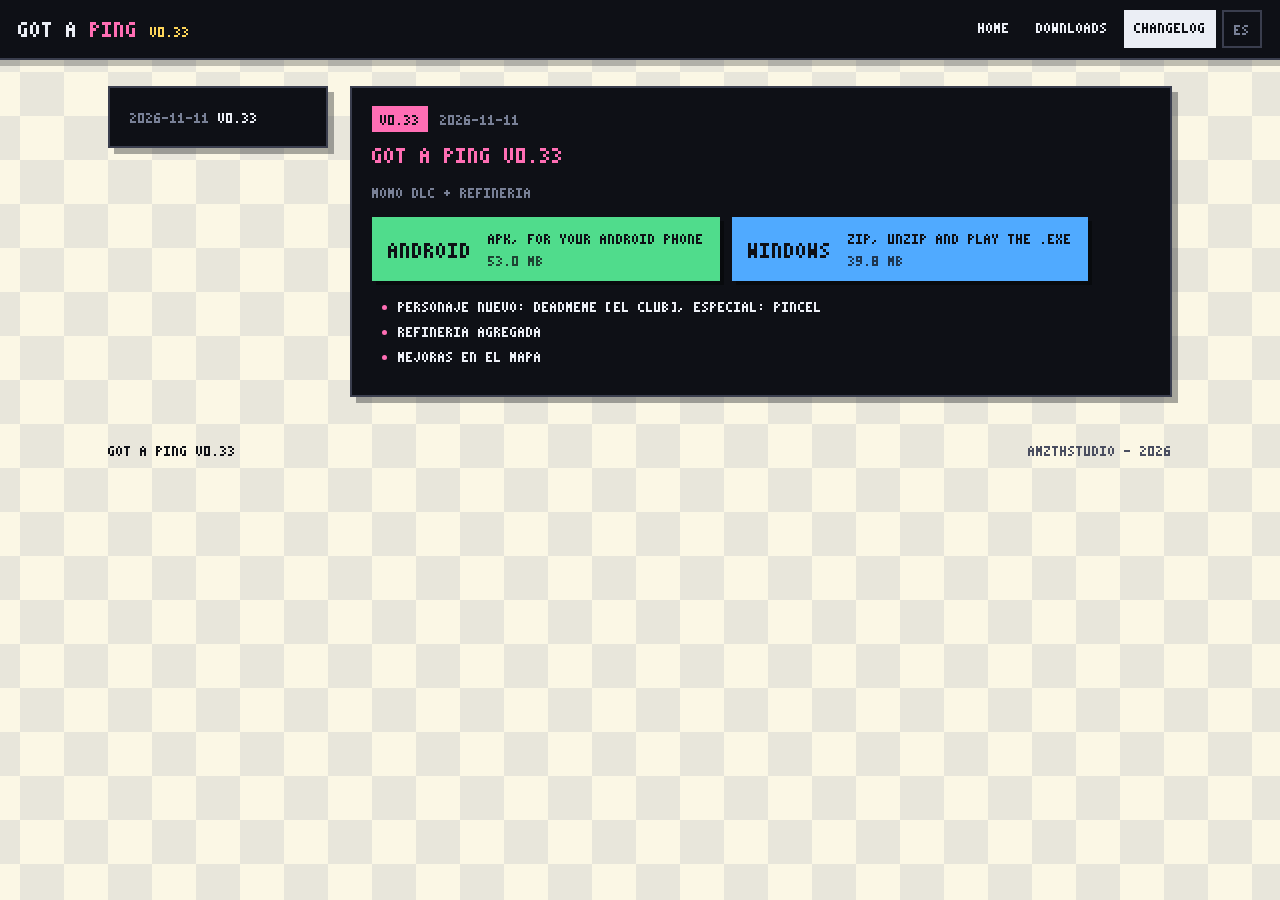
==== changelog.html @ cd6059e1 "SITE" ====
<!doctype html>
<html lang="es" data-lang="es">
<head>
<meta charset="utf-8">
<meta name="viewport" content="width=device-width, initial-scale=1">
<title>Got a Ping - novedades</title>
<meta name="description" content="roguelike con @everyone.">
<meta property="og:title" content="Got a Ping - novedades">
<meta property="og:description" content="roguelike con @everyone.">
<link rel="icon" href="data:image/svg+xml,%3Csvg xmlns='http://www.w3.org/2000/svg' viewBox='0 0 4 4' shape-rendering='crispEdges'%3E%3Crect width='4' height='4' fill='%230e1016'/%3E%3Crect x='0' y='0' width='2' height='2' fill='%23ffd500'/%3E%3Crect x='2' y='2' width='2' height='2' fill='%23e12d2d'/%3E%3Crect x='2' y='0' width='2' height='2' fill='%2328d2e1'/%3E%3Crect x='0' y='2' width='2' height='2' fill='%23009e60'/%3E%3C/svg%3E">
<link rel="preload" href="assets/gotaping.ttf" as="font" type="font/ttf" crossorigin>
<link rel="stylesheet" href="assets/site.css">
<script>try { var l = localStorage.getItem('gap_lang') || ((navigator.language || 'es').slice(0, 2) === 'es' ? 'es' : 'en'); document.documentElement.dataset.lang = l; document.documentElement.lang = l; } catch (e) {}</script>
</head>
<body data-page="changelog" data-title-es="Got a Ping - novedades" data-title-en="Got a Ping - changelog">
<canvas id="bg" aria-hidden="true"></canvas>

<header class="hud">
  <a class="brand" href="index.html"><span class="brand-t">got a <b>ping</b></span><span class="brand-v gold">v0.33</span></a>
  <nav class="nav"><a class="nav-b" href="index.html"><span lang="es">inicio</span><span lang="en">home</span></a><a class="nav-b" href="downloads.html"><span lang="es">descargas</span><span lang="en">downloads</span></a><a class="nav-b on" href="changelog.html"><span lang="es">novedades</span><span lang="en">changelog</span></a><button class="nav-b lang" id="lang" type="button" aria-label="idioma / language"><span lang="es">en</span><span lang="en">es</span></button></nav>
</header>

<main class="main">
<div class="log"><nav class="panel side"><a href="#v0.33"><span class="dim">2026-11-11</span> v0.33</a></nav><div class="entries"><article class="panel entry release" id="v0.33">
  <header><span class="chip">v0.33</span><span class="when">2026-11-11</span></header>
  <h2>Got a Ping v0.33</h2><p class="dim">MOMO DLC + REFINERIA</p>
  <div class="dls"><a class="dl android" href="https://github.com/samasing-yyp/got-a-ping/releases/download/0.33/GotAPing_v0.33.apk" download><span class="dl-k">Android</span><span class="dl-s"><span lang="es">apk, PARA ANDROID</span><span lang="en">apk, FOR YOUR ANDROID PHONE</span></span><span class="dl-m">53.0 MB</span></a><a class="dl windows" href="https://github.com/samasing-yyp/got-a-ping/releases/download/0.33/GotAPing_v0.33_windows.zip" download><span class="dl-k">Windows</span><span class="dl-s"><span lang="es">zip, descomprimELO Y USA EL .EXE</span><span lang="en">zip, unzip and play THE .EXE</span></span><span class="dl-m">39.8 MB</span></a></div>
  <div class="md"><ul><li>Personaje nuevo: DEADMEME [EL CLUB], ESPECIAL: PINCEL</li><li>REFINERIA AGREGADA</li><li>MEJORAS EN EL MAPA</li></ul></div>
</article></div></div>
</main>

<footer class="foot">
  <span>got a ping v0.33</span>
  <span class="dim">amzthstudio - 2026</span>
</footer>

<script src="assets/game.js"></script>
<script src="assets/bg.js"></script>
<script src="assets/cube.js"></script>
<script src="assets/site.js"></script>
</body>
</html>
---- assets/site.css ----
/* got a ping, the site in the game's look: the handheld's lcd panels, the 3x5 pixel font, the class colors,
   the pastel backdrop behind everything. one game pixel is 2 css px (the font is 16px, 8 per game pixel) */
@font-face { font-family: "GotAPing"; src: url("gotaping.ttf") format("truetype"); font-display: block; }

:root {
  --lcd: #0e1016;          /* LCD_BG */
  --ink: #ebeef5;          /* LCD_INK */
  --dim: #788096;          /* LCD_DIM */
  --gold: #ffd65a;         /* LCD_GOLD */
  --line: #3a3e4e;         /* the hud card's edge */
  --floor: #1d1d26;        /* COL_FLOOR */
  --wall: #3a3a4a;         /* COL_WALL */
  --acc: #ff6eb4;          /* follows the character on the landing */
  --ds: #c8b4e6;           /* the handheld body, a pastel of --acc */
  --p: 2px;                /* one game pixel */
  --pix: "GotAPing", ui-monospace, Consolas, monospace;
}

* { box-sizing: border-box; }
html { color-scheme: dark; scroll-behavior: smooth; }
html[data-lang="es"] [lang="en"], html[data-lang="en"] [lang="es"] { display: none !important; }
body {
  margin: 0; min-height: 100vh;
  font: 16px/22px var(--pix);
  color: var(--ink);
  background: #f7f2e6;
  -webkit-font-smoothing: none; font-smooth: never;
  text-transform: lowercase;
  overflow-x: hidden;
}
#bg { position: fixed; inset: 0; width: 100vw; height: 100vh; z-index: -1; image-rendering: pixelated; }
canvas, img { image-rendering: pixelated; image-rendering: crisp-edges; }
a { color: var(--gold); text-decoration: none; }
a:hover { color: #fff; }
b, strong { color: #fff; font-weight: normal; }
h1, h2, h3, h4 { font-weight: normal; margin: 0 0 12px; line-height: 1.2; }
h2 { font-size: 24px; color: var(--acc); }
h3 { font-size: 16px; color: var(--gold); margin-top: 14px; }
h4 { font-size: 16px; color: var(--ink); }
p { margin: 0 0 10px; }
.dim { color: var(--dim); }
.gold { color: var(--gold); }
code { color: var(--gold); font-family: var(--pix); }
hr { border: 0; border-top: var(--p) solid var(--line); margin: 16px 0; }

/* a panel, like the hud card: the lcd color, a 1 game px edge, a hard shadow */
.panel {
  background: var(--lcd); border: var(--p) solid var(--line);
  box-shadow: 6px 6px 0 rgba(14, 16, 22, 0.35);
  padding: 18px 20px; margin: 0 0 22px; min-width: 0;
}

/* header, the hud card across the top */
.hud {
  position: sticky; top: 0; z-index: 5;
  display: flex; align-items: center; justify-content: space-between; gap: 12px; flex-wrap: wrap;
  padding: 10px 18px; background: var(--lcd); border-bottom: var(--p) solid var(--line);
  box-shadow: 0 6px 0 rgba(14, 16, 22, 0.25);
}
.brand { display: flex; align-items: baseline; gap: 12px; color: var(--ink); font-size: 24px; }
.brand b { color: var(--acc); }
.brand-v { font-size: 16px; }
.nav { display: flex; gap: 6px; flex-wrap: wrap; }
/* a menu row of the pause list: dim, and white with dark text when it is the one */
.nav-b {
  font: inherit; text-transform: inherit; cursor: pointer; border: 0;
  padding: 6px 10px; background: transparent; color: var(--ink);
}
.nav-b:hover { background: var(--line); color: #fff; }
.nav-b.on { background: var(--ink); color: var(--lcd); }
.lang { color: var(--dim); border: var(--p) solid var(--line); }

.main { max-width: 1100px; margin: 0 auto; padding: 26px 18px 10px; }
.foot { display: flex; justify-content: space-between; flex-wrap: wrap; gap: 8px; max-width: 1100px; margin: 0 auto; padding: 10px 18px 26px; color: var(--lcd); }
.foot .dim { color: #4a4e60; }

/* ---------- landing */
.hero { display: grid; grid-template-columns: minmax(0, 420px) minmax(0, 1fr); gap: 28px; align-items: center; margin-bottom: 26px; }
/* the handheld: a pastel body, two lcd screens, the hinge between */
.ds { background: var(--ds); padding: 14px; border-radius: 18px; box-shadow: 6px 6px 0 rgba(14, 16, 22, 0.35), inset 0 -6px 0 rgba(0, 0, 0, 0.12); }
.ds-top, .ds-bot { background: #1a1c24; padding: 10px; border-radius: 10px; }
.ds-hinge { height: 14px; margin: 6px 10px; background: rgba(0, 0, 0, 0.12); border-radius: 4px; }
.lcd { background: var(--lcd); padding: 16px; min-height: 150px; }
.logo { font-size: 48px; line-height: 50px; margin: 6px 0 14px; color: var(--ink); }
.logo b { color: var(--acc); }
.tag { margin-bottom: 4px; }
.menu { display: flex; flex-direction: column; gap: 4px; }
.menu-row { display: block; padding: 6px 10px; color: var(--ink); }
.menu-row:hover, .menu-row.sel { background: var(--ink); color: var(--lcd); }
.menu-row.sel b, .menu-row:hover b { color: var(--lcd); }
.stage { position: relative; display: flex; flex-direction: column; align-items: center; }
#cube { width: min(100%, 460px); aspect-ratio: 1; touch-action: none; cursor: grab; }
#cube:active { cursor: grabbing; }
.shadow { width: 46%; height: 18px; margin-top: -26px; background: rgba(14, 16, 22, 0.22); border-radius: 50%; }
.hint { margin-top: 10px; color: #6a6e80; }

/* the character carousel, the handheld's select screen */
.carousel { display: grid; grid-template-columns: 44px minmax(0, 1fr) 44px; gap: 12px; align-items: center; }
.car-arrow { font: 24px var(--pix); background: var(--line); color: var(--ink); border: 0; height: 44px; cursor: pointer; }
.car-arrow:hover { background: var(--ink); color: var(--lcd); }
.car-card { display: grid; grid-template-columns: 128px minmax(0, 1fr); gap: 18px; align-items: start; }
.car-face { width: 128px; height: 128px; background: var(--floor); border: var(--p) solid var(--acc); }
.car-name { font-size: 24px; color: var(--acc); margin-bottom: 6px; }
.car-desc { white-space: pre-line; color: var(--dim); margin: 8px 0; }
.traits { display: grid; grid-template-columns: auto minmax(0, 1fr); gap: 4px 10px; align-items: center; max-width: 340px; }
.bar { display: flex; gap: 3px; }
.bar i { width: 12px; height: 8px; background: var(--line); }
.bar i.on { background: var(--acc); }
.bar i.over { background: #fff; }
.faces { display: flex; gap: 4px; margin-top: 8px; }
.faces i { width: 16px; height: 16px; box-shadow: inset 0 -3px 0 rgba(0, 0, 0, 0.25); }
.dots { display: flex; flex-wrap: wrap; gap: 4px; justify-content: center; margin-top: 14px; }
.dots button { width: 10px; height: 10px; padding: 0; border: 0; background: var(--line); cursor: pointer; }
.dots button.on { background: var(--acc); }

.classes { list-style: none; margin: 10px 0 0; padding: 0; display: grid; grid-template-columns: repeat(auto-fill, minmax(150px, 1fr)); gap: 10px 16px; }
.cls { display: grid; grid-template-columns: 18px 1fr; gap: 0 8px; align-items: center; }
.cls .sq { width: 18px; height: 18px; background: var(--c); grid-row: span 2; box-shadow: inset 0 -4px 0 rgba(0, 0, 0, 0.25); }
.cls-n { color: var(--c); }

.cards { display: grid; grid-template-columns: repeat(auto-fill, minmax(240px, 1fr)); gap: 12px; }
.card { display: flex; flex-direction: column; gap: 4px; padding: 12px; border: var(--p) solid var(--line); color: var(--ink); }
.card:hover { border-color: var(--acc); color: #fff; }
.card-t { color: var(--ink); }
.chip { display: inline-block; padding: 2px 8px; background: var(--acc); color: var(--lcd); align-self: flex-start; margin-right: 8px; }
.chip.post { background: var(--gold); }
.chip.big { font-size: 24px; padding: 6px 12px; }
.when { color: var(--dim); }

/* ---------- downloads */
.dls { display: flex; flex-wrap: wrap; gap: 12px; margin: 14px 0; }
.dl { display: grid; grid-template-columns: auto auto; gap: 0 16px; padding: 10px 16px; color: var(--lcd); background: var(--ink); box-shadow: 4px 4px 0 rgba(0, 0, 0, 0.4); }
.dl:hover { transform: translate(-2px, -2px); box-shadow: 6px 6px 0 rgba(0, 0, 0, 0.4); color: var(--lcd); }
.dl.android { background: #50dc8c; }
.dl.windows { background: #50aaff; }
.dl.off { background: var(--line); color: var(--dim); box-shadow: none; transform: none; }
.dl-k { font-size: 24px; grid-row: span 2; align-self: center; }
.dl-m { opacity: 0.75; }
.dl.big { padding: 16px 22px; }
.dl.big .dl-k { font-size: 32px; }
.two { display: grid; grid-template-columns: 1fr 1fr; gap: 24px; }
ol, ul { margin: 0 0 10px; padding-left: 26px; }
li { margin: 3px 0; }
.row-dl .dls { margin: 0; }
.row-dl .dl { padding: 4px 10px; }
.row-dl .dl-k { font-size: 16px; }

/* ---------- changelog */
.log { display: grid; grid-template-columns: 220px minmax(0, 1fr); gap: 22px; align-items: start; }
.side { position: sticky; top: 80px; display: flex; flex-direction: column; gap: 6px; max-height: calc(100vh - 100px); overflow: auto; }
.side a { color: var(--ink); }
.side a:hover { color: var(--gold); }
.entry header { display: flex; align-items: center; gap: 4px; margin-bottom: 8px; }
.entry { scroll-margin-top: 80px; }
.md h2 { font-size: 24px; color: var(--ink); margin-top: 20px; border-bottom: var(--p) solid var(--line); padding-bottom: 6px; }
.md h3 { color: var(--acc); }
.md ul ul, .md ol ul { margin-top: 4px; }
.md li::marker { color: var(--acc); }
.md blockquote { margin: 10px 0; padding: 8px 14px; border-left: 4px solid var(--acc); background: var(--floor); }
.md pre { background: var(--floor); padding: 10px; overflow: auto; }
.tbl { overflow-x: auto; margin: 10px 0; }
table { border-collapse: collapse; min-width: 100%; }
th, td { text-align: left; padding: 6px 10px; border-bottom: var(--p) solid var(--line); vertical-align: top; }
th { color: var(--gold); font-weight: normal; }

/* ---------- smaller screens: everything stacks, the handheld goes under the cube like in touch play */
@media (max-width: 900px) {
  .hero { grid-template-columns: 1fr; }
  .stage { order: -1; }
  .ds { max-width: 460px; width: 100%; margin: 0 auto; }
  .log { grid-template-columns: 1fr; }
  .side { position: static; max-height: 220px; }
}
@media (max-width: 600px) {
  body { font-size: 16px; line-height: 22px; }
  .hud { padding: 8px 12px; }
  .brand { font-size: 16px; }
  .main { padding: 18px 10px 8px; }
  .panel { padding: 14px 12px; }
  .logo { font-size: 32px; line-height: 36px; }
  .car-card { grid-template-columns: 1fr; justify-items: center; text-align: center; }
  .traits { margin: 0 auto; }
  .faces { justify-content: center; }
  .carousel { grid-template-columns: 32px minmax(0, 1fr) 32px; gap: 6px; }
  .two { grid-template-columns: 1fr; }
  .dl { width: 100%; }
}
@media (prefers-reduced-motion: reduce) { html { scroll-behavior: auto; } }
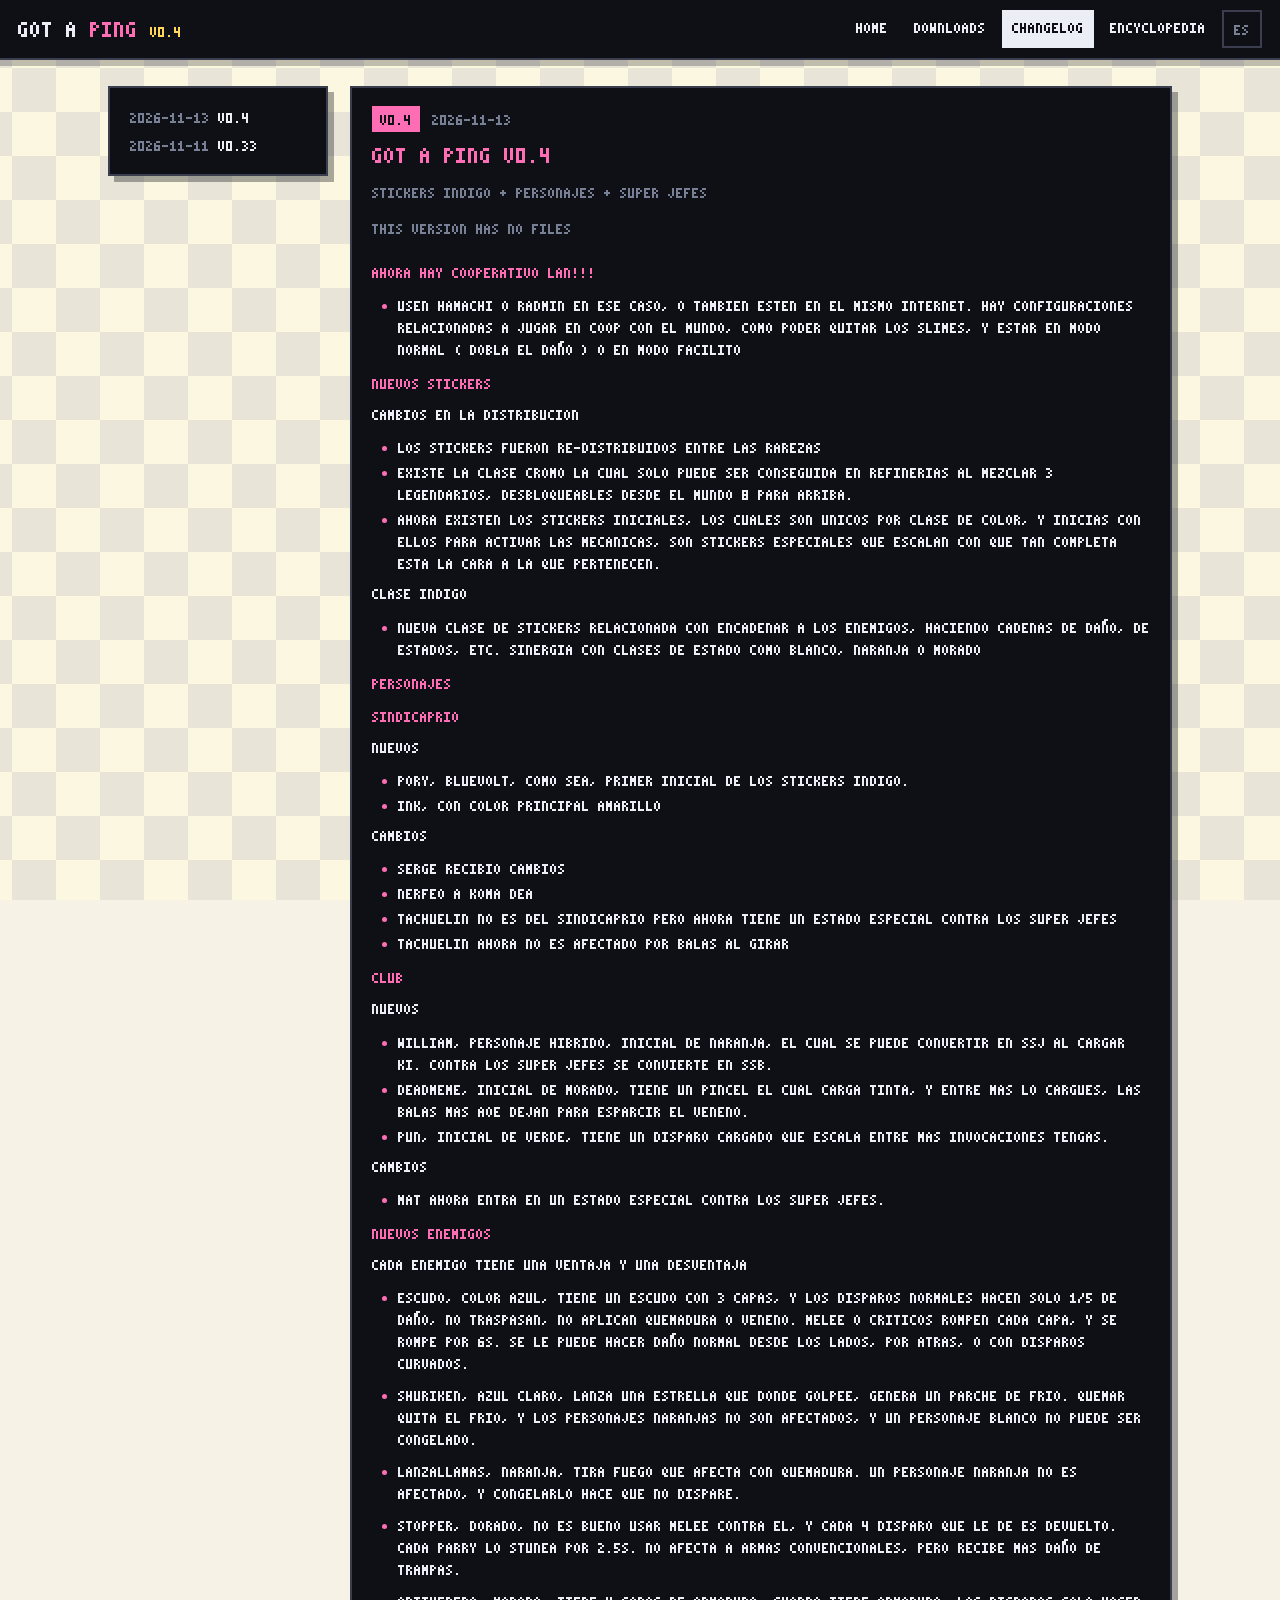
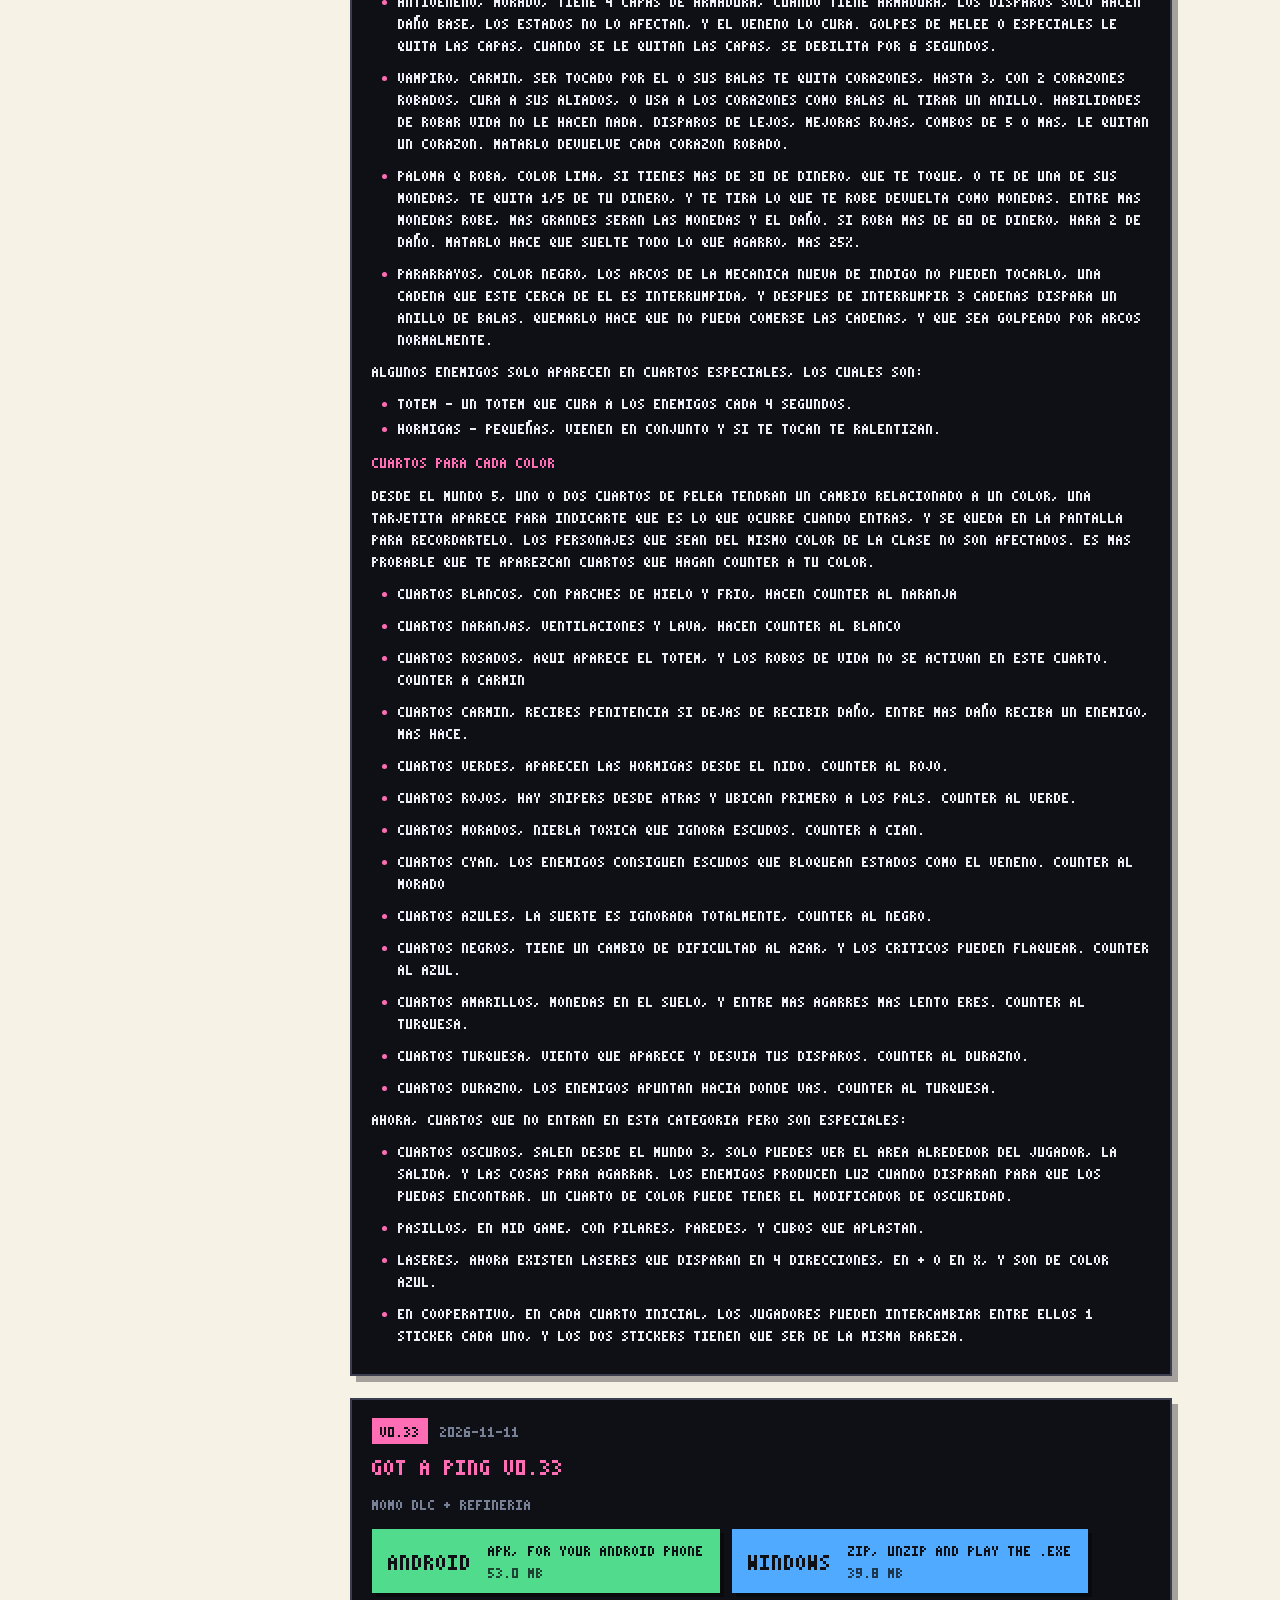
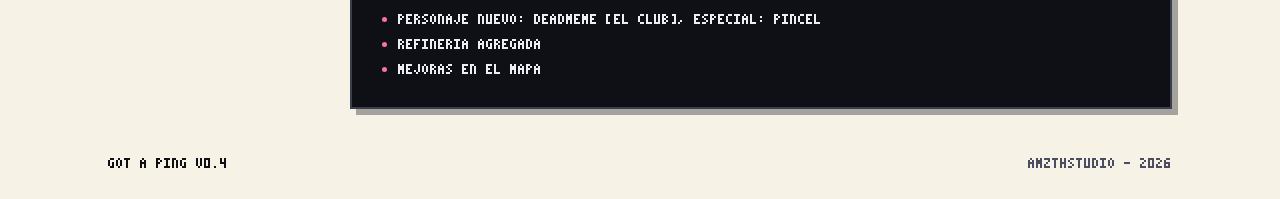
==== commit f0245cf5: "version 0.4 page changelog" ====
--- a/changelog.html
+++ b/changelog.html
@@ -16,12 +16,66 @@
 <canvas id="bg" aria-hidden="true"></canvas>
 
 <header class="hud">
-  <a class="brand" href="index.html"><span class="brand-t">got a <b>ping</b></span><span class="brand-v gold">v0.33</span></a>
-  <nav class="nav"><a class="nav-b" href="index.html"><span lang="es">inicio</span><span lang="en">home</span></a><a class="nav-b" href="downloads.html"><span lang="es">descargas</span><span lang="en">downloads</span></a><a class="nav-b on" href="changelog.html"><span lang="es">novedades</span><span lang="en">changelog</span></a><button class="nav-b lang" id="lang" type="button" aria-label="idioma / language"><span lang="es">en</span><span lang="en">es</span></button></nav>
+  <a class="brand" href="index.html"><span class="brand-t">got a <b>ping</b></span><span class="brand-v gold">v0.4</span></a>
+  <nav class="nav"><a class="nav-b" href="index.html"><span lang="es">inicio</span><span lang="en">home</span></a><a class="nav-b" href="downloads.html"><span lang="es">descargas</span><span lang="en">downloads</span></a><a class="nav-b on" href="changelog.html"><span lang="es">novedades</span><span lang="en">changelog</span></a><a class="nav-b" href="wiki.html"><span lang="es">enciclopedia</span><span lang="en">encyclopedia</span></a><button class="nav-b lang" id="lang" type="button" aria-label="idioma / language"><span lang="es">en</span><span lang="en">es</span></button></nav>
 </header>
 
 <main class="main">
-<div class="log"><nav class="panel side"><a href="#v0.33"><span class="dim">2026-11-11</span> v0.33</a></nav><div class="entries"><article class="panel entry release" id="v0.33">
+<div class="log"><nav class="panel side"><a href="#v0.4"><span class="dim">2026-11-13</span> v0.4</a><a href="#v0.33"><span class="dim">2026-11-11</span> v0.33</a></nav><div class="entries"><article class="panel entry release" id="v0.4">
+  <header><span class="chip">v0.4</span><span class="when">2026-11-13</span></header>
+  <h2>Got a Ping v0.4</h2><p class="dim">STICKERS INDIGO + PERSONAJES + SUPER JEFES</p>
+  <div class="dls"><p class="dim"><span lang="es">esta versión no tiene archivos</span><span lang="en">this version has no files</span></p></div>
+  <div class="md"><h3 id="ahora-hay-cooperativo-lan">AHORA HAY COOPERATIVO LAN!!!</h3>
+<ul><li>usen hamachi o radmin en ese caso, o tambien esten en el mismo internet. hay configuraciones relacionadas a jugar en COOP con el mundo, como poder quitar los slimes, y estar en modo normal ( dobla el daño ) o en modo facilito</li></ul>
+<h3 id="nuevos-stickers">NUEVOS STICKERS</h3>
+<h4 id="cambios-en-la-distribucion">CAMBIOS EN LA DISTRIBUCION</h4>
+<ul><li>los stickers fueron re-distribuidos entre las rarezas</li><li>existe la clase CROMO la cual solo puede ser conseguida en refinerias al mezclar 3 legendarios, desbloqueables desde el mundo 8 para arriba.</li><li>Ahora existen los stickers iniciales, los cuales son unicos por clase de color, y inicias con ellos para activar las mecanicas, son stickers especiales que escalan con que tan completa esta la cara a la que pertenecen.</li></ul>
+<h4 id="clase-indigo">CLASE INDIGO</h4>
+<ul><li>Nueva clase de stickers relacionada con encadenar a los enemigos, haciendo cadenas de daño, de estados, etc. Sinergia con clases de estado como Blanco, Naranja o Morado</li></ul>
+<h3 id="personajes">PERSONAJES</h3>
+<h3 id="sindicaprio">SINDICAPRIO</h3>
+<h4 id="nuevos">nuevos</h4>
+<ul><li>PORY, bluevolt, como sea, primer inicial de los stickers indigo.</li><li>INK, con color principal amarillo</li></ul>
+<h4 id="cambios">cambios</h4>
+<ul><li>serge recibio cambios</li><li>nerfeo a koma dea</li><li>tachuelin no es del sindicaprio pero ahora tiene un estado especial contra los super jefes</li><li>tachuelin ahora no es afectado por balas al girar</li></ul>
+<h3 id="club">CLUB</h3>
+<h4 id="nuevos">nuevos</h4>
+<ul><li>WILLIAM, personaje hibrido, inicial de NARANJA, el cual se puede convertir en SSJ al cargar KI. Contra los super jefes se convierte en SSB.</li><li>DEADMEME, inicial de Morado, tiene un pincel el cual carga tinta, y entre mas lo cargues, las balas mas AOE dejan para esparcir el veneno.</li><li>PUN, inicial de verde, tiene un disparo cargado que escala entre mas invocaciones tengas.</li></ul>
+<h4 id="cambios">cambios</h4>
+<ul><li>Mat ahora entra en un estado especial contra los super jefes.</li></ul>
+<h3 id="nuevos-enemigos">NUEVOS ENEMIGOS</h3>
+<h4 id="cada-enemigo-tiene-una-ventaja-y-una-desventaja">CADA ENEMIGO TIENE UNA VENTAJA Y UNA DESVENTAJA</h4>
+<ul><li>ESCUDO, color azul, tiene un escudo con 3 capas, y los disparos normales hacen solo 1/5 de daño, no traspasan, no aplican quemadura o veneno. Melee o Criticos rompen cada capa, y se rompe por 6s. Se le puede hacer daño normal desde los lados, por atras, o con disparos curvados.</li></ul>
+<ul><li>SHURIKEN, azul claro, lanza una estrella que donde golpee, genera un parche de frio. Quemar quita el frio, y los personajes naranjas no son afectados, y un personaje Blanco no puede ser congelado.</li></ul>
+<ul><li>LANZALLAMAS, naranja, tira fuego que afecta con quemadura. Un personaje naranja no es afectado, y congelarlo hace que no dispare.</li></ul>
+<ul><li>STOPPER, dorado, no es bueno usar melee contra el, y cada 4 disparo que le de es devuelto. Cada parry lo stunea por 2.5s. No afecta a armas convencionales, pero recibe mas daño de trampas.</li></ul>
+<ul><li>ANTIVENENO, morado, tiene 4 capas de armadura, cuando tiene armadura, los disparos solo hacen daño base, los estados no lo afectan, y el veneno lo cura. Golpes de melee o Especiales le quita las capas, cuando se le quitan las capas, se debilita por 6 segundos.</li></ul>
+<ul><li>VAMPIRO, carmin, ser tocado por el o sus balas te quita corazones, hasta 3, con 2 corazones robados, cura a sus aliados, o usa a los corazones como balas al tirar un anillo. Habilidades de robar vida no le hacen nada. Disparos de lejos, mejoras rojas, combos de 5 o mas, le quitan un corazon. Matarlo devuelve cada corazon robado.</li></ul>
+<ul><li>PALOMA Q ROBA, color lima, si tienes mas de 30 de dinero, que te toque, o te de una de sus monedas, te quita 1/5 de tu dinero, y te tira lo que te robe devuelta como monedas. Entre mas monedas robe, mas grandes seran las monedas y el daño. Si roba mas de 60 de dinero, hara 2 de daño. Matarlo hace que suelte todo lo que agarro, mas 25%.</li></ul>
+<ul><li>PARARRAYOS, color negro, los arcos de la mecanica nueva de indigo no pueden tocarlo, una cadena que este cerca de el es interrumpida, y despues de interrumpir 3 cadenas dispara un anillo de balas. Quemarlo hace que no pueda comerse las cadenas, y que sea golpeado por arcos normalmente.</li></ul>
+<p>Algunos enemigos solo aparecen en cuartos especiales, los cuales son:</p>
+<ul><li>TOTEM - Un totem que cura a los enemigos cada 4 segundos.</li><li>HORMIGAS - Pequeñas, vienen en conjunto y si te tocan te ralentizan.</li></ul>
+<h3 id="cuartos-para-cada-color">CUARTOS PARA CADA COLOR</h3>
+<p>Desde el mundo 5, uno o dos cuartos de pelea tendran un cambio relacionado a un color, una tarjetita aparece para indicarte que es lo que ocurre cuando entras, y se queda en la pantalla para recordartelo. Los personajes que sean del mismo color de la clase NO son afectados. Es mas probable que te aparezcan cuartos que hagan counter a tu color.</p>
+<ul><li>CUARTOS BLANCOS, con parches de hielo y frio, hacen counter al naranja</li></ul>
+<ul><li>CUARTOS NARANJAS, ventilaciones y lava, hacen counter al blanco</li></ul>
+<ul><li>CUARTOS ROSADOS, aqui aparece el totem, y los robos de vida no se activan en este cuarto. counter a carmin</li></ul>
+<ul><li>CUARTOS CARMIN, recibes penitencia si dejas de recibir daño, entre mas daño reciba un enemigo, mas hace.</li></ul>
+<ul><li>CUARTOS VERDES, aparecen las hormigas desde el nido. Counter al rojo.</li></ul>
+<ul><li>CUARTOS ROJOS, hay snipers desde atras y ubican primero a los pals. Counter al Verde.</li></ul>
+<ul><li>CUARTOS MORADOS, niebla toxica que ignora escudos. Counter a Cian.</li></ul>
+<ul><li>CUARTOS CYAN, los enemigos consiguen escudos que bloquean estados como el veneno. Counter al Morado</li></ul>
+<ul><li>CUARTOS AZULES, La suerte es ignorada totalmente, Counter al negro.</li></ul>
+<ul><li>CUARTOS NEGROS, Tiene un cambio de dificultad al azar, y los criticos pueden flaquear. Counter al azul.</li></ul>
+<ul><li>CUARTOS AMARILLOS, Monedas en el suelo, y entre mas agarres mas lento eres. Counter al turquesa.</li></ul>
+<ul><li>CUARTOS TURQUESA, Viento que aparece y desvia tus disparos. Counter al durazno.</li></ul>
+<ul><li>CUARTOS DURAZNO, Los enemigos apuntan hacia donde vas. Counter al turquesa.</li></ul>
+<p>Ahora, cuartos que no entran en esta categoria pero son especiales:</p>
+<ul><li>CUARTOS OSCUROS, SALEN DESDE EL MUNDO 3, Solo puedes ver el area alrededor del jugador, la salida, y las cosas para agarrar. Los enemigos producen luz cuando disparan para que los puedas encontrar. Un cuarto de color puede tener el modificador de oscuridad.</li></ul>
+<ul><li>PASILLOS, en mid game, con pilares, paredes, y cubos que aplastan.</li></ul>
+<ul><li>LASERES, Ahora existen laseres que disparan en 4 direcciones, en + o en X, y son de color azul.</li></ul>
+<ul><li>En Cooperativo, en cada cuarto inicial, los jugadores pueden intercambiar entre ellos 1 sticker cada uno, y los dos stickers tienen que ser de la misma rareza.</li></ul></div>
+</article><article class="panel entry release" id="v0.33">
   <header><span class="chip">v0.33</span><span class="when">2026-11-11</span></header>
   <h2>Got a Ping v0.33</h2><p class="dim">MOMO DLC + REFINERIA</p>
   <div class="dls"><a class="dl android" href="https://github.com/samasing-yyp/got-a-ping/releases/download/0.33/GotAPing_v0.33.apk" download><span class="dl-k">Android</span><span class="dl-s"><span lang="es">apk, PARA ANDROID</span><span lang="en">apk, FOR YOUR ANDROID PHONE</span></span><span class="dl-m">53.0 MB</span></a><a class="dl windows" href="https://github.com/samasing-yyp/got-a-ping/releases/download/0.33/GotAPing_v0.33_windows.zip" download><span class="dl-k">Windows</span><span class="dl-s"><span lang="es">zip, descomprimELO Y USA EL .EXE</span><span lang="en">zip, unzip and play THE .EXE</span></span><span class="dl-m">39.8 MB</span></a></div>
@@ -30,7 +84,7 @@
 </main>
 
 <footer class="foot">
-  <span>got a ping v0.33</span>
+  <span>got a ping v0.4</span>
   <span class="dim">amzthstudio - 2026</span>
 </footer>
 
--- a/assets/site.css
+++ b/assets/site.css
@@ -163,6 +163,49 @@
 th, td { text-align: left; padding: 6px 10px; border-bottom: var(--p) solid var(--line); vertical-align: top; }
 th { color: var(--gold); font-weight: normal; }
 
+/* ---------- encyclopedia: characters, then every sticker by class */
+.wtop .wjump { display: flex; gap: 4px; flex-wrap: wrap; margin: 8px 0; }
+.wtools { display: grid; gap: 10px; margin-top: 10px; }
+.wtools input { font: inherit; text-transform: lowercase; color: var(--ink); background: var(--floor); border: var(--p) solid var(--line); padding: 8px 10px; width: 100%; outline: none; }
+.wtools input:focus { border-color: var(--acc); }
+.wchips { display: flex; flex-wrap: wrap; gap: 6px; }
+.wchip { font: inherit; text-transform: inherit; cursor: pointer; display: inline-flex; align-items: center; gap: 6px; padding: 4px 10px; background: transparent; color: var(--dim); border: var(--p) solid var(--line); }
+.wchip i { width: 10px; height: 10px; background: var(--c); box-shadow: inset 0 -2px 0 rgba(0, 0, 0, 0.25); }
+.wchip:hover { color: #fff; }
+.wchip[aria-pressed="true"] { color: var(--lcd); background: var(--ink); border-color: var(--ink); }
+.wheroes { display: grid; grid-template-columns: repeat(auto-fill, minmax(320px, 1fr)); gap: 14px; }
+.whero { display: grid; grid-template-columns: 96px minmax(0, 1fr); gap: 14px; align-items: start; padding: 12px; border: var(--p) solid var(--line); min-width: 0; }
+.whero:hover { border-color: var(--hc); }
+.wface { width: 96px; height: 96px; background: var(--floor); border: var(--p) solid var(--hc); display: block; }
+.whero .car-name { font-size: 24px; margin-bottom: 2px; }
+.wmeta { display: flex; flex-wrap: wrap; gap: 6px; align-items: center; margin-top: 8px; }
+.ref { display: inline-flex; align-items: center; gap: 6px; padding: 2px 8px 2px 2px; background: var(--floor); }
+.wlist { display: grid; }
+.wcls { border-color: var(--c); scroll-margin-top: 80px; }
+.whead { display: flex; align-items: center; gap: 10px; flex-wrap: wrap; margin-bottom: 8px; }
+.whead h3 { margin: 0; font-size: 24px; color: var(--cl); }
+.whead .sq { width: 18px; height: 18px; background: var(--c); box-shadow: inset 0 -4px 0 rgba(0, 0, 0, 0.25); }
+.wn { margin-left: auto; }
+.wbonus b { color: var(--ink); }
+.wgrid { display: grid; grid-template-columns: repeat(auto-fill, minmax(250px, 1fr)); gap: 10px; margin-top: 12px; }
+.wstk { display: grid; grid-template-columns: 34px minmax(0, 1fr); gap: 4px 10px; align-content: start; padding: 10px; border: var(--p) solid var(--line); min-width: 0; }
+.wstk:hover { border-color: var(--c, var(--line)); }
+.wcls .wstk:hover { border-color: var(--cl); }
+.wname { color: var(--ink); overflow-wrap: anywhere; }
+.winfo { grid-column: 1 / -1; margin: 4px 0 0; color: #b4bac8; overflow-wrap: anywhere; }
+.wtag { grid-column: 1 / -1; color: var(--gold); }
+/* a sticker's tile: its class color, its art laid over it the way the game tints it */
+.tile { width: 34px; height: 34px; background: var(--c); display: block; box-shadow: inset 0 -4px 0 rgba(0, 0, 0, 0.25); overflow: hidden; }
+.tile img { width: 100%; height: 100%; mix-blend-mode: multiply; display: block; }
+.tile.sm { width: 20px; height: 20px; box-shadow: inset 0 -2px 0 rgba(0, 0, 0, 0.25); }
+[hidden] { display: none !important; }
+@media (max-width: 600px) {
+  .wheroes, .wgrid { grid-template-columns: minmax(0, 1fr); }
+  .whero { grid-template-columns: 64px minmax(0, 1fr); gap: 10px; }
+  .wface { width: 64px; height: 64px; }
+  .wn { margin-left: 0; }
+}
+
 /* ---------- smaller screens: everything stacks, the handheld goes under the cube like in touch play */
 @media (max-width: 900px) {
   .hero { grid-template-columns: 1fr; }
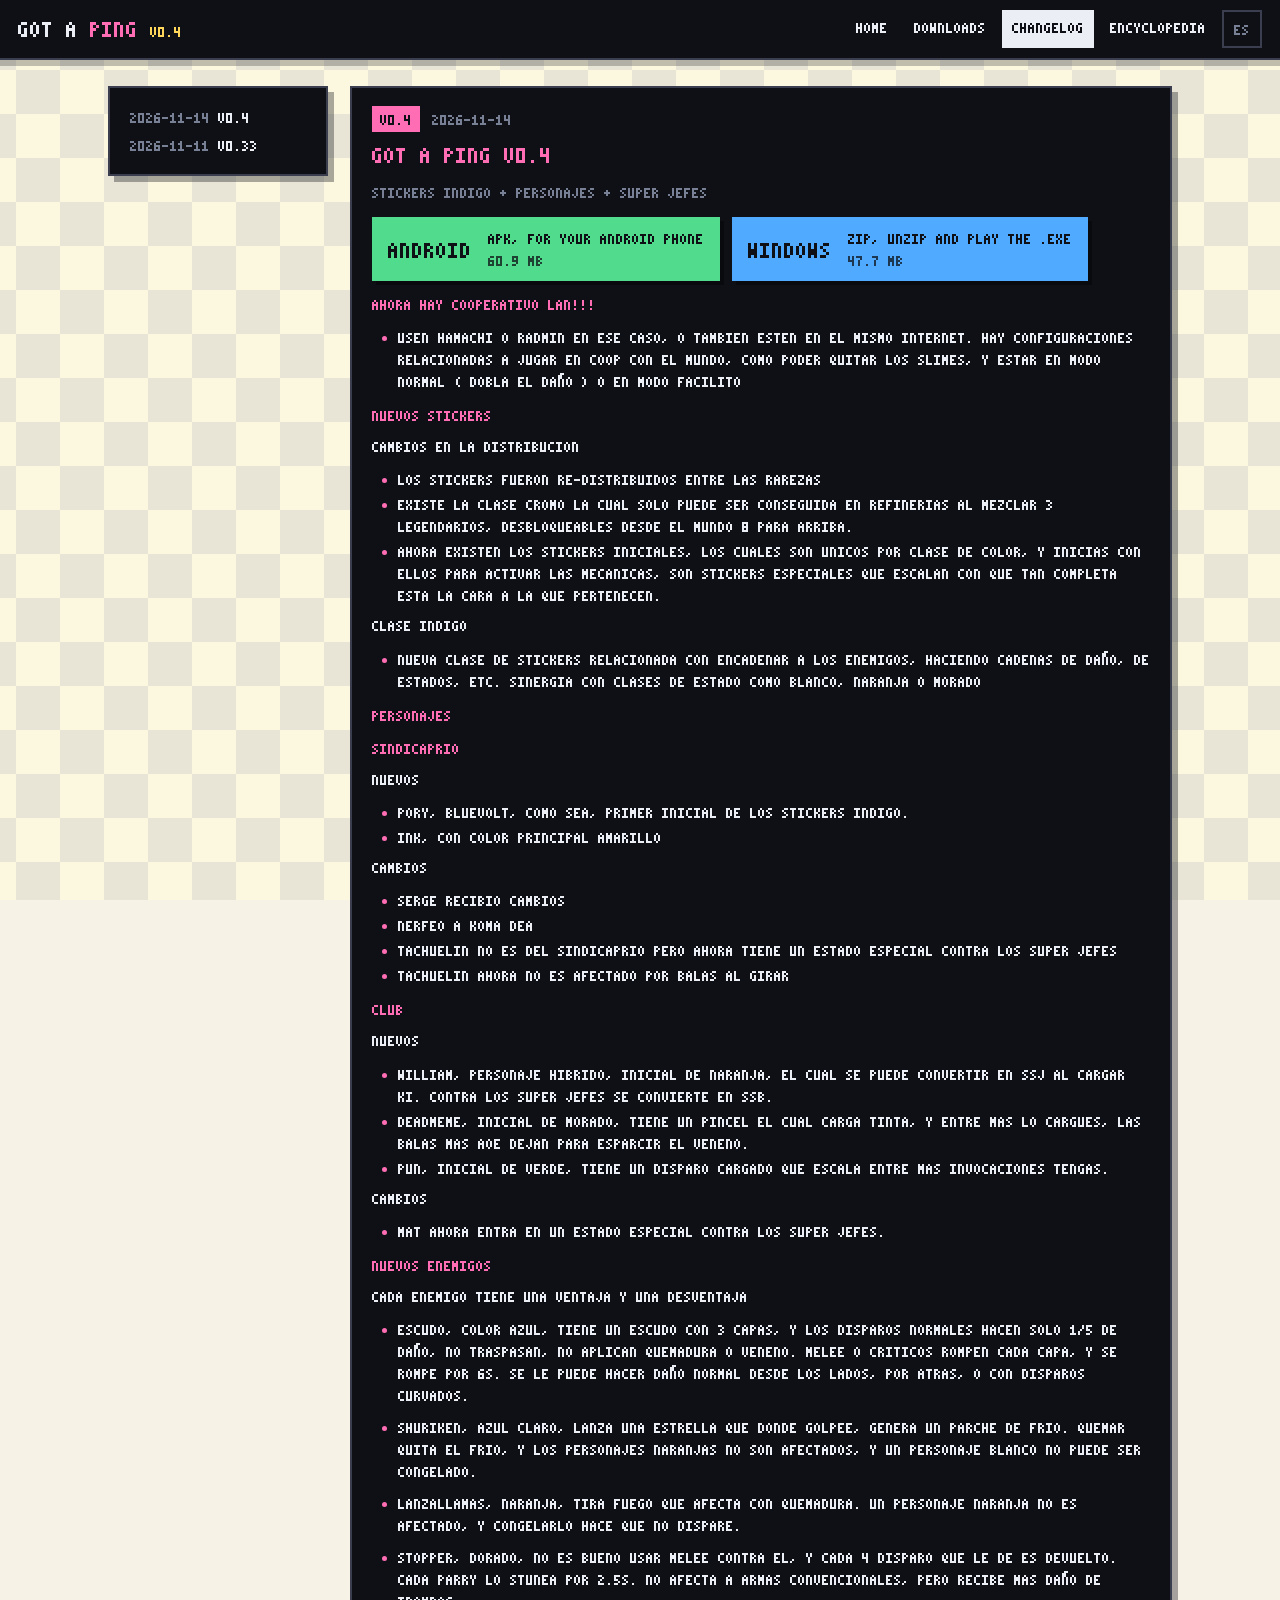
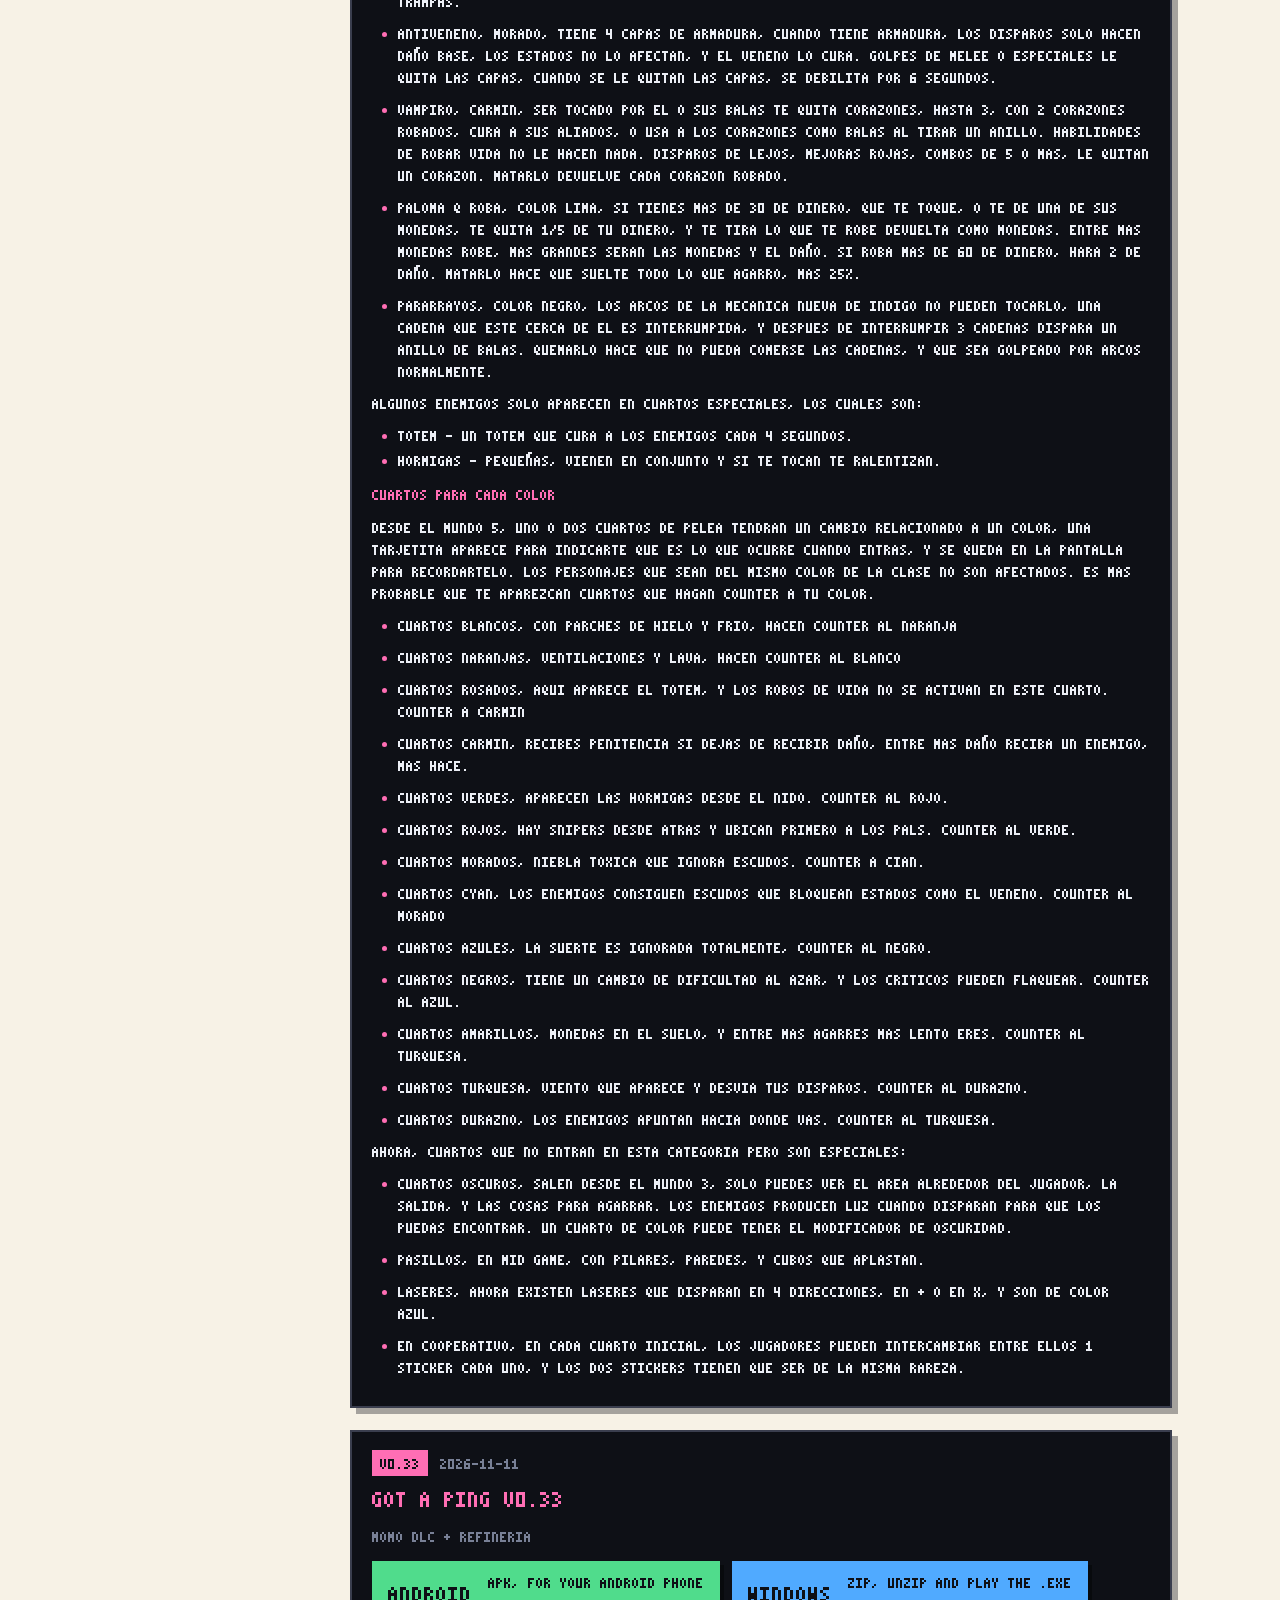
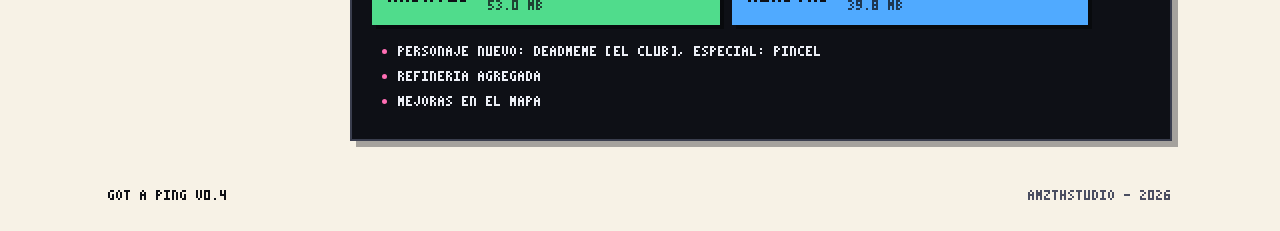
==== commit 8e4372db: "ACTUAL 0.4 SITE UPDATE PLEASE OH GOD PORFAVOR YA ES EL QUINTO INTENTO" ====
--- a/changelog.html
+++ b/changelog.html
@@ -21,10 +21,10 @@
 </header>
 
 <main class="main">
-<div class="log"><nav class="panel side"><a href="#v0.4"><span class="dim">2026-11-13</span> v0.4</a><a href="#v0.33"><span class="dim">2026-11-11</span> v0.33</a></nav><div class="entries"><article class="panel entry release" id="v0.4">
-  <header><span class="chip">v0.4</span><span class="when">2026-11-13</span></header>
+<div class="log"><nav class="panel side"><a href="#v0.4"><span class="dim">2026-11-14</span> v0.4</a><a href="#v0.33"><span class="dim">2026-11-11</span> v0.33</a></nav><div class="entries"><article class="panel entry release" id="v0.4">
+  <header><span class="chip">v0.4</span><span class="when">2026-11-14</span></header>
   <h2>Got a Ping v0.4</h2><p class="dim">STICKERS INDIGO + PERSONAJES + SUPER JEFES</p>
-  <div class="dls"><p class="dim"><span lang="es">esta versión no tiene archivos</span><span lang="en">this version has no files</span></p></div>
+  <div class="dls"><a class="dl android" href="https://github.com/samasing-yyp/got-a-ping/releases/download/0.4/GotAPing_v0.4.apk" download><span class="dl-k">Android</span><span class="dl-s"><span lang="es">apk, PARA ANDROID</span><span lang="en">apk, FOR YOUR ANDROID PHONE</span></span><span class="dl-m">60.9 MB</span></a><a class="dl windows" href="https://github.com/samasing-yyp/got-a-ping/releases/download/0.4/GotAPing_v0.4_windows.zip" download><span class="dl-k">Windows</span><span class="dl-s"><span lang="es">zip, descomprimELO Y USA EL .EXE</span><span lang="en">zip, unzip and play THE .EXE</span></span><span class="dl-m">47.7 MB</span></a></div>
   <div class="md"><h3 id="ahora-hay-cooperativo-lan">AHORA HAY COOPERATIVO LAN!!!</h3>
 <ul><li>usen hamachi o radmin en ese caso, o tambien esten en el mismo internet. hay configuraciones relacionadas a jugar en COOP con el mundo, como poder quitar los slimes, y estar en modo normal ( dobla el daño ) o en modo facilito</li></ul>
 <h3 id="nuevos-stickers">NUEVOS STICKERS</h3>
